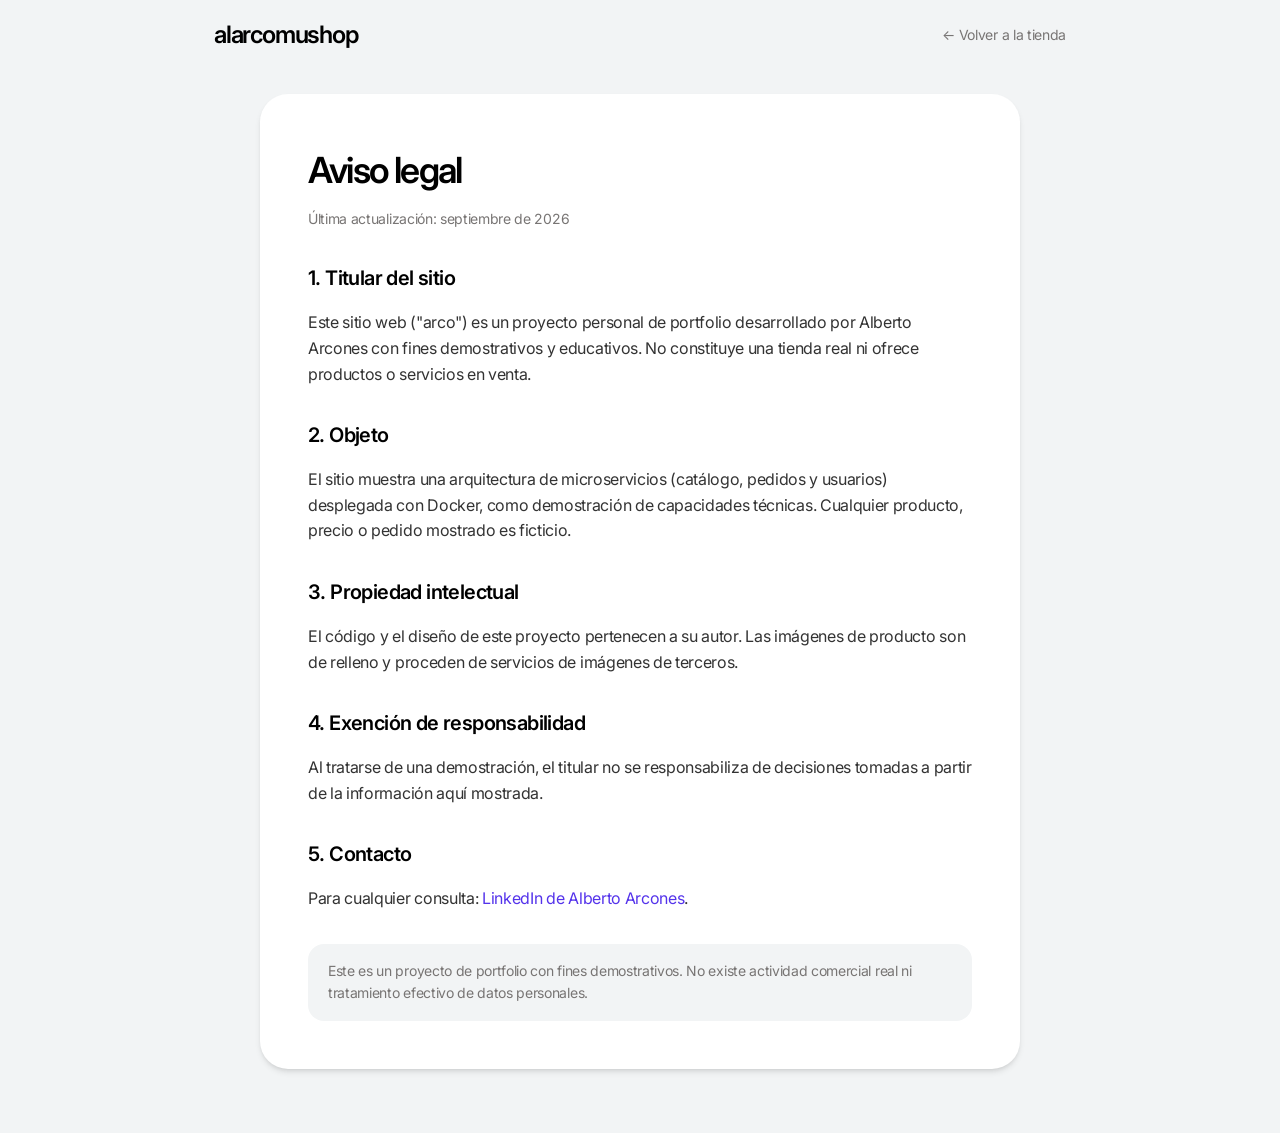
==== frontend/aviso-legal.html @ df848a2f "Añadir página de detalle con carrusel, reseñas con login y rebranding a alarcomushop" ====
<!DOCTYPE html>
<html lang="es">
<head>
<meta charset="UTF-8">
<meta name="viewport" content="width=device-width, initial-scale=1, viewport-fit=cover">
<title>Aviso legal · arco</title>
<link rel="preconnect" href="https://fonts.googleapis.com">
<link rel="preconnect" href="https://fonts.gstatic.com" crossorigin>
<link href="https://fonts.googleapis.com/css2?family=Inter:wght@400;500;600&display=swap" rel="stylesheet">
<link rel="stylesheet" href="styles-legal.css">
</head>
<body>
<div class="topbar">
  <a class="wordmark" href="index.html">alarcomushop</a>
  <a class="back" href="index.html">&larr; Volver a la tienda</a>
</div>
<main class="sheet">

  <h1>Aviso legal</h1>
  <p class="updated">Última actualización: septiembre de 2026</p>

  <h2>1. Titular del sitio</h2>
  <p>Este sitio web ("arco") es un proyecto personal de portfolio desarrollado por Alberto Arcones con fines demostrativos y educativos. No constituye una tienda real ni ofrece productos o servicios en venta.</p>

  <h2>2. Objeto</h2>
  <p>El sitio muestra una arquitectura de microservicios (catálogo, pedidos y usuarios) desplegada con Docker, como demostración de capacidades técnicas. Cualquier producto, precio o pedido mostrado es ficticio.</p>

  <h2>3. Propiedad intelectual</h2>
  <p>El código y el diseño de este proyecto pertenecen a su autor. Las imágenes de producto son de relleno y proceden de servicios de imágenes de terceros.</p>

  <h2>4. Exención de responsabilidad</h2>
  <p>Al tratarse de una demostración, el titular no se responsabiliza de decisiones tomadas a partir de la información aquí mostrada.</p>

  <h2>5. Contacto</h2>
  <p>Para cualquier consulta: <a href="https://www.linkedin.com/in/albertoarcones/" target="_blank" rel="noopener">LinkedIn de Alberto Arcones</a>.</p>
  <div class="demo-note">Este es un proyecto de portfolio con fines demostrativos. No existe actividad comercial real ni tratamiento efectivo de datos personales.</div>
</main>
</body>
</html>
---- frontend/styles-legal.css ----
:root{
  --canvas:#f2f4f5; --white:#fff; --ink:#000; --border:#ebebeb;
  --muted:#787574; --violet:#5433eb;
  --font:'Inter',ui-sans-serif,system-ui,-apple-system,"Segoe UI",Roboto,sans-serif;
  --shadow-card:rgba(0,0,0,.1) 0 4px 6px -1px, rgba(0,0,0,.1) 0 2px 4px -2px;
}
*,*::before,*::after{box-sizing:border-box;}
body{margin:0;font-family:var(--font);font-size:16px;line-height:1.6;letter-spacing:-0.02em;
  color:var(--ink);background:var(--canvas);-webkit-font-smoothing:antialiased;}
a{color:inherit;}
.topbar{background:var(--canvas);padding:16px 24px;max-width:900px;margin:0 auto;display:flex;align-items:center;gap:16px;}
.wordmark{font-size:24px;font-weight:600;letter-spacing:-0.05em;text-decoration:none;color:var(--ink);}
.wordmark .dot{color:var(--violet);}
.back{margin-left:auto;font-size:14px;color:var(--muted);text-decoration:none;}
.back:hover{color:var(--ink);}
.sheet{max-width:760px;margin:24px auto 64px;background:var(--white);border-radius:28px;
  box-shadow:var(--shadow-card);padding:48px;}
.sheet h1{font-size:36px;font-weight:600;letter-spacing:-0.05em;margin:0 0 8px;}
.sheet .updated{color:var(--muted);font-size:14px;margin:0 0 32px;}
.sheet h2{font-size:20px;font-weight:600;letter-spacing:-0.03em;margin:32px 0 8px;}
.sheet p,.sheet li{color:#333;font-size:16px;}
.sheet ul{padding-left:20px;}
.sheet a{color:var(--violet);text-decoration:none;}
.sheet a:hover{text-decoration:underline;}
.demo-note{background:var(--canvas);border-radius:16px;padding:16px 20px;font-size:14px;color:var(--muted);margin-top:32px;}
@media(max-width:640px){.sheet{padding:28px;border-radius:20px;}.sheet h1{font-size:28px;}}
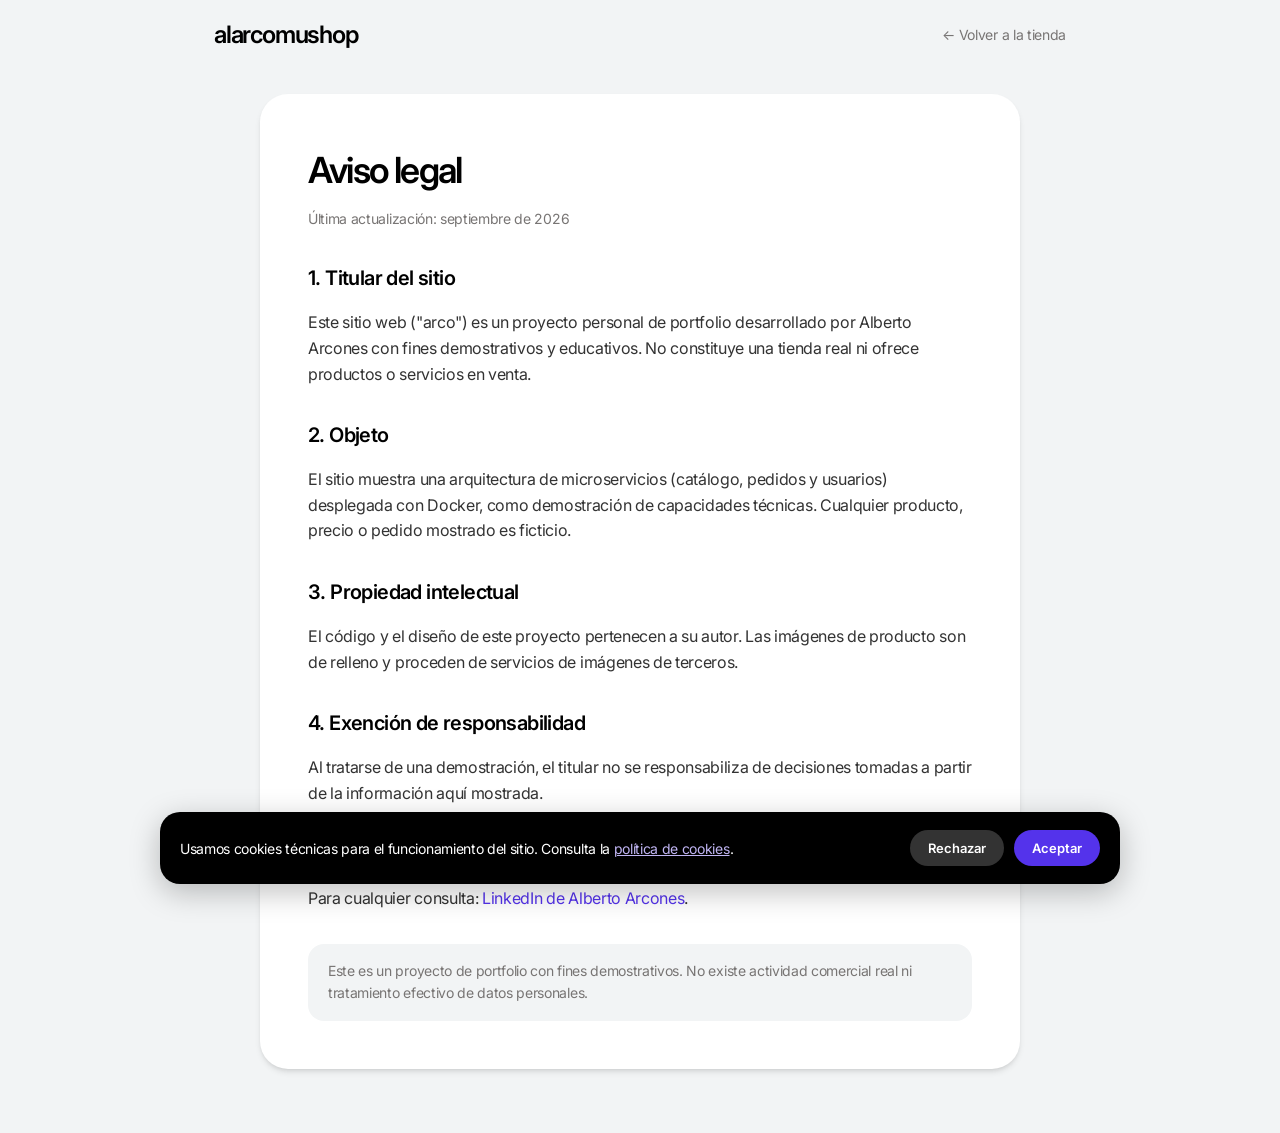
==== commit 9ba698f9: "Mejoras de frontend: carrito, FAQ, filtros, validaciones, SEO y responsive" ====
--- a/frontend/aviso-legal.html
+++ b/frontend/aviso-legal.html
@@ -4,6 +4,11 @@
 <meta charset="UTF-8">
 <meta name="viewport" content="width=device-width, initial-scale=1, viewport-fit=cover">
 <title>Aviso legal · arco</title>
+<meta name="description" content="Aviso legal de alarcomushop, proyecto de portfolio de comercio electrónico basado en microservicios.">
+<meta name="theme-color" content="#5433eb">
+<meta property="og:type" content="website">
+<meta property="og:title" content="Aviso legal · arco">
+<meta property="og:description" content="Aviso legal de alarcomushop, proyecto de portfolio de comercio electrónico basado en microservicios.">
 <link rel="preconnect" href="https://fonts.googleapis.com">
 <link rel="preconnect" href="https://fonts.gstatic.com" crossorigin>
 <link href="https://fonts.googleapis.com/css2?family=Inter:wght@400;500;600&display=swap" rel="stylesheet">
@@ -35,5 +40,6 @@
   <p>Para cualquier consulta: <a href="https://www.linkedin.com/in/albertoarcones/" target="_blank" rel="noopener">LinkedIn de Alberto Arcones</a>.</p>
   <div class="demo-note">Este es un proyecto de portfolio con fines demostrativos. No existe actividad comercial real ni tratamiento efectivo de datos personales.</div>
 </main>
+<script src="common.js"></script>
 </body>
 </html>
